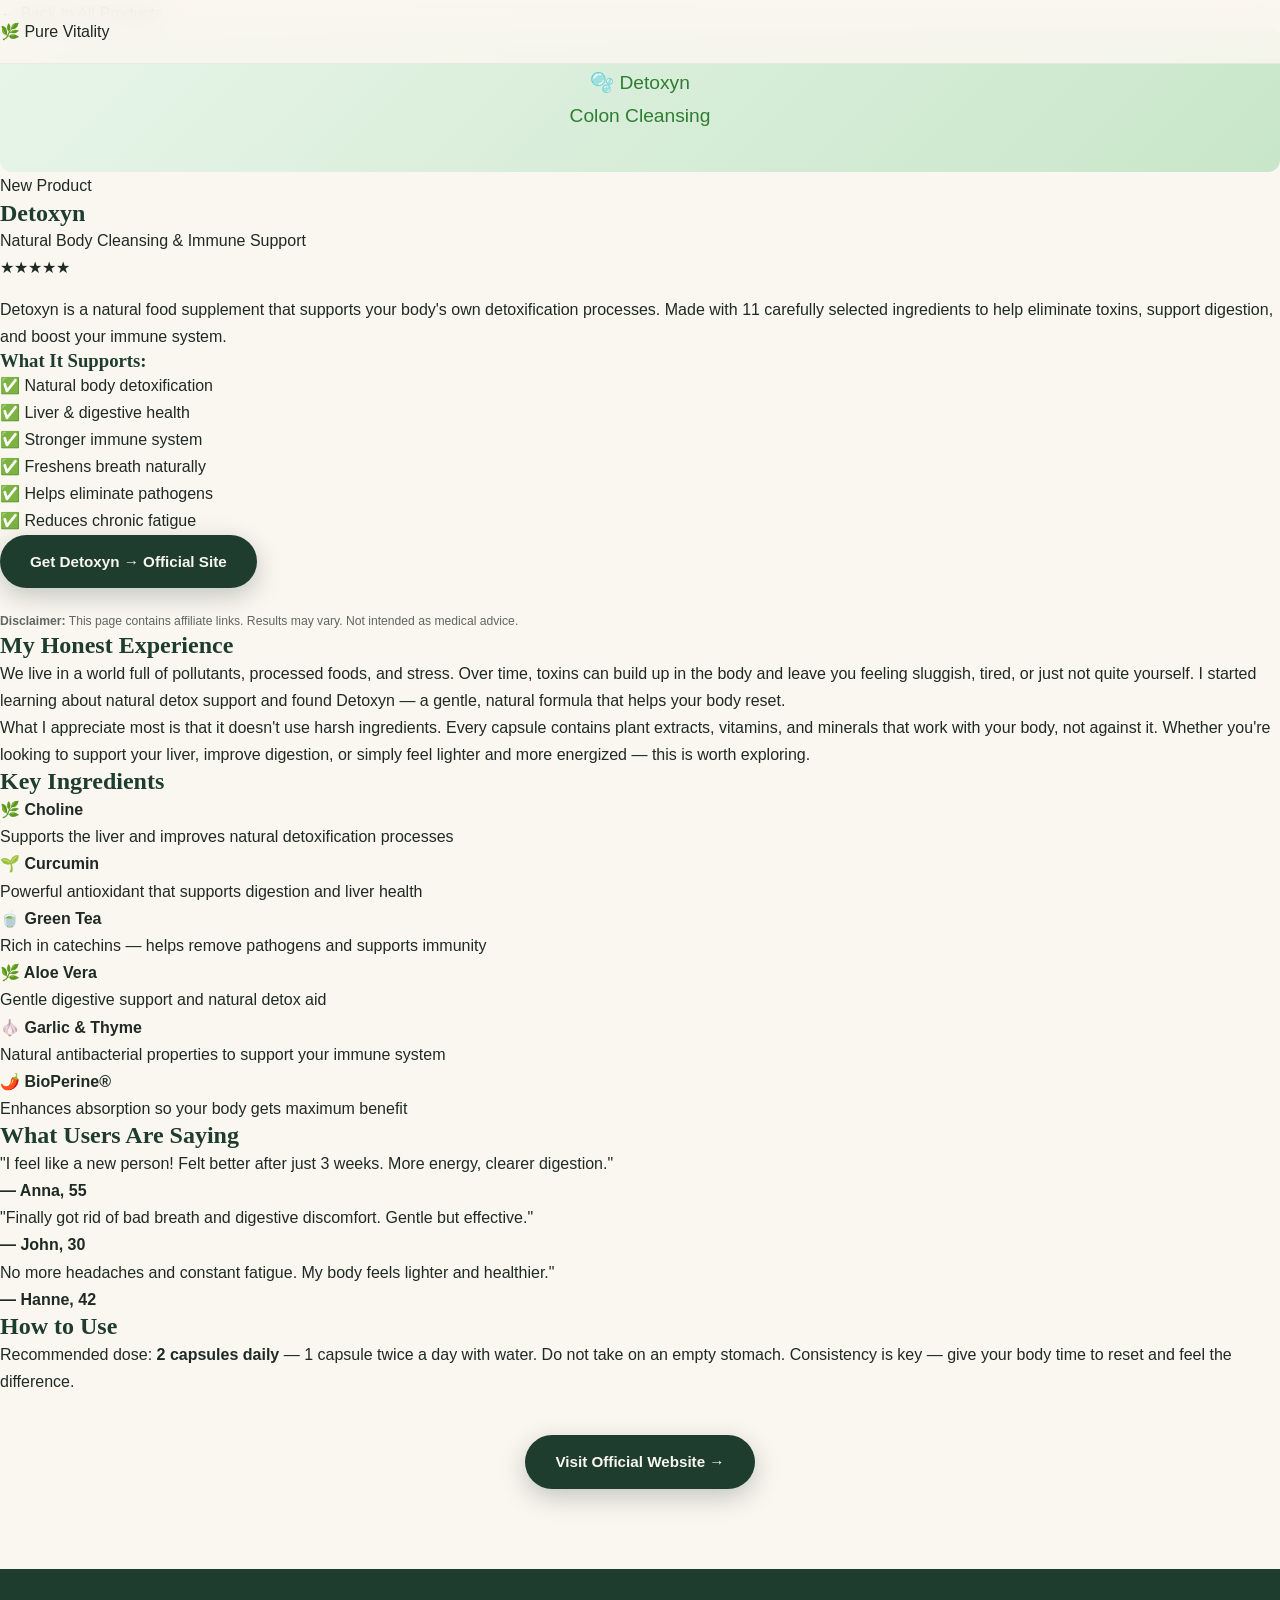
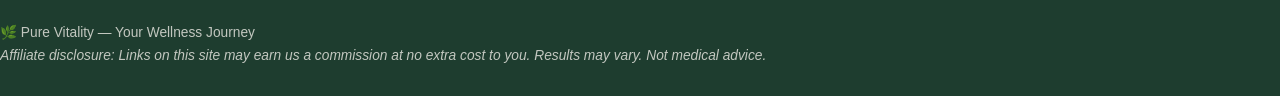
==== detoxyn.html @ 2ab760fb "Add files via upload" ====
<!DOCTYPE html>
<html lang="en">
<head>
    <meta charset="UTF-8">
    <meta name="viewport" content="width=device-width, initial-scale=1.0">
    <title>Detoxyn Review — Natural Body Cleansing & Immune Support</title>
    <link rel="stylesheet" href="style.css">
</head>
<body>
    <nav class="navbar">
        <div class="nav-container">
            <a href="index.html" class="nav-logo">🌿 Pure Vitality</a>
        </div>
    </nav>

    <section class="product-hero">
        <div class="container">
            <a href="index.html" class="back-link">← Back to All Products</a>
            <div class="product-grid">
                <div class="product-image-box">
                    <div class="product-image-placeholder" style="background: linear-gradient(135deg, #e8f5e9, #c8e6c9); display:flex; align-items:center; justify-content:center; font-size:1.2rem; color:#2E7D32; padding:40px; text-align:center; border-radius:12px;">
                        🫧 Detoxyn<br>Colon Cleansing
                    </div>
                </div>
                <div class="product-info">
                    <span class="product-badge">New Product</span>
                    <h1>Detoxyn</h1>
                    <p class="subtitle">Natural Body Cleansing & Immune Support</p>
                    <div class="stars">★★★★★</div>
                    
                    <p>Detoxyn is a natural food supplement that supports your body's own detoxification processes. Made with 11 carefully selected ingredients to help eliminate toxins, support digestion, and boost your immune system.</p>
                    
                    <div class="benefits-list">
                        <h3>What It Supports:</h3>
                        <ul>
                            <li>✅ Natural body detoxification</li>
                            <li>✅ Liver & digestive health</li>
                            <li>✅ Stronger immune system</li>
                            <li>✅ Freshens breath naturally</li>
                            <li>✅ Helps eliminate pathogens</li>
                            <li>✅ Reduces chronic fatigue</li>
                        </ul>
                    </div>
                    
                    <a href="https://nplink.net/wcti9i8b?subid=github-detoxyn" class="btn-primary">Get Detoxyn → Official Site</a>
                    
                    <div class="disclaimer">
                        <p><strong>Disclaimer:</strong> This page contains affiliate links. Results may vary. Not intended as medical advice.</p>
                    </div>
                </div>
            </div>
        </div>
    </section>

    <section class="details-section">
        <div class="container">
            <h2>My Honest Experience</h2>
            <p>We live in a world full of pollutants, processed foods, and stress. Over time, toxins can build up in the body and leave you feeling sluggish, tired, or just not quite yourself. I started learning about natural detox support and found Detoxyn — a gentle, natural formula that helps your body reset.</p>
            
            <p>What I appreciate most is that it doesn't use harsh ingredients. Every capsule contains plant extracts, vitamins, and minerals that work with your body, not against it. Whether you're looking to support your liver, improve digestion, or simply feel lighter and more energized — this is worth exploring.</p>
            
            <h2>Key Ingredients</h2>
            <div class="ingredients-grid">
                <div class="ingredient-card">
                    <h4>🌿 Choline</h4>
                    <p>Supports the liver and improves natural detoxification processes</p>
                </div>
                <div class="ingredient-card">
                    <h4>🌱 Curcumin</h4>
                    <p>Powerful antioxidant that supports digestion and liver health</p>
                </div>
                <div class="ingredient-card">
                    <h4>🍵 Green Tea</h4>
                    <p>Rich in catechins — helps remove pathogens and supports immunity</p>
                </div>
                <div class="ingredient-card">
                    <h4>🌿 Aloe Vera</h4>
                    <p>Gentle digestive support and natural detox aid</p>
                </div>
                <div class="ingredient-card">
                    <h4>🧄 Garlic & Thyme</h4>
                    <p>Natural antibacterial properties to support your immune system</p>
                </div>
                <div class="ingredient-card">
                    <h4>🌶️ BioPerine®</h4>
                    <p>Enhances absorption so your body gets maximum benefit</p>
                </div>
            </div>

            <h2>What Users Are Saying</h2>
            <div class="reviews-grid">
                <div class="review-card">
                    <p>"I feel like a new person! Felt better after just 3 weeks. More energy, clearer digestion."</p>
                    <strong>— Anna, 55</strong>
                </div>
                <div class="review-card">
                    <p>"Finally got rid of bad breath and digestive discomfort. Gentle but effective."</p>
                    <strong>— John, 30</strong>
                </div>
                <div class="review-card">
                    <p>No more headaches and constant fatigue. My body feels lighter and healthier."</p>
                    <strong>— Hanne, 42</strong>
                </div>
            </div>

            <h2>How to Use</h2>
            <p>Recommended dose: <strong>2 capsules daily</strong> — 1 capsule twice a day with water. Do not take on an empty stomach. Consistency is key — give your body time to reset and feel the difference.</p>
            
            <div style="text-align: center; margin-top: 40px;">
                <a href="https://nplink.net/wcti9i8b?subid=github-detoxyn" class="btn-primary">Visit Official Website →</a>
            </div>
        </div>
    </section>

    <footer>
        <div class="container">
            <p>🌿 Pure Vitality — Your Wellness Journey</p>
            <p><em>Affiliate disclosure: Links on this site may earn us a commission at no extra cost to you. Results may vary. Not medical advice.</em></p>
        </div>
    </footer>
</body>
</html>
---- style.css ----
:root{
  --cream:#faf6f0; --cream-2:#f3ece1;
  --ink:#1f2a24; --ink-soft:#5a6b60;
  --forest:#1e3d2f; --forest-2:#2c5440;
  --sage:#8fae9a; --gold:#c08a4e; --gold-soft:#e8cfa8;
  --white:#fff;
  --shadow-sm:0 2px 12px rgba(30,61,47,.08);
  --shadow-md:0 12px 40px rgba(30,61,47,.14);
  --shadow-lg:0 24px 60px rgba(30,61,47,.2);
  --radius:18px;
}
*{margin:0;padding:0;box-sizing:border-box}
html{scroll-behavior:smooth}
body{font-family:'Inter',sans-serif;background:var(--cream);color:var(--ink);line-height:1.7;-webkit-font-smoothing:antialiased;overflow-x:hidden}
h1,h2,h3,.serif{font-family:'Playfair Display',serif;font-weight:600;line-height:1.15;color:var(--forest)}
a{text-decoration:none;color:inherit}
.wrap{max-width:1100px;margin:0 auto;padding:0 24px}

/* NAV */
nav{position:fixed;top:0;left:0;right:0;z-index:100;padding:18px 0;transition:all .35s ease;background:rgba(250,246,240,.88);backdrop-filter:blur(12px);border-bottom:1px solid rgba(30,61,47,.06)}
.nav-inner{display:flex;align-items:center;justify-content:space-between}
.logo{display:flex;align-items:center;gap:10px;font-family:'Playfair Display',serif;font-size:1.3rem;font-weight:700;color:var(--forest)}
.logo-mark{width:32px;height:32px;border-radius:50%;background:linear-gradient(135deg,var(--forest-2),var(--sage));display:grid;place-items:center}
.logo-mark svg{width:17px;height:17px;fill:var(--cream)}
.nav-links{display:flex;gap:28px;font-size:.9rem;font-weight:500;color:var(--ink-soft)}
.nav-links a:hover{color:var(--forest)}
.nav-cta{background:var(--forest);color:var(--cream);padding:9px 20px;border-radius:999px;font-size:.85rem;font-weight:600;transition:all .25s}
.nav-cta:hover{background:var(--forest-2);transform:translateY(-1px);box-shadow:var(--shadow-sm)}
@media(max-width:700px){.nav-links{display:none}}

/* PRODUCT HERO */
.p-hero{position:relative;padding:130px 0 70px;background:radial-gradient(ellipse 55% 50% at 90% 15%,rgba(143,174,154,.22),transparent 60%),radial-gradient(ellipse 45% 40% at 0% 95%,rgba(192,138,78,.12),transparent 60%),var(--cream);overflow:hidden}
.p-hero-grid{display:grid;grid-template-columns:1.05fr .95fr;gap:56px;align-items:center}
@media(max-width:900px){.p-hero-grid{grid-template-columns:1fr;gap:40px}}
.p-cat{display:inline-flex;align-items:center;gap:8px;background:var(--white);border:1px solid rgba(30,61,47,.12);padding:7px 16px;border-radius:999px;font-size:.76rem;font-weight:600;letter-spacing:.08em;text-transform:uppercase;color:var(--forest-2);box-shadow:var(--shadow-sm);margin-bottom:20px}
.p-hero h1{font-size:clamp(2.2rem,4.5vw,3.2rem);margin-bottom:14px;letter-spacing:-.01em}
.p-hero h1 em{font-style:italic;color:var(--gold)}
.stars{display:flex;gap:3px;margin-bottom:14px}
.stars svg{width:18px;height:18px;fill:var(--gold)}
.rating-text{font-size:.85rem;color:var(--ink-soft);margin-left:8px}
.p-hero .lead{font-size:1.05rem;color:var(--ink-soft);max-width:480px;margin-bottom:28px}
.p-ctas{display:flex;gap:16px;flex-wrap:wrap;align-items:center}
.btn-primary{background:var(--forest);color:var(--cream);padding:14px 30px;border-radius:999px;font-weight:600;font-size:.95rem;display:inline-flex;align-items:center;gap:10px;transition:all .3s;box-shadow:0 8px 24px rgba(30,61,47,.25)}
.btn-primary:hover{background:var(--forest-2);transform:translateY(-2px);box-shadow:var(--shadow-md)}
.btn-primary svg{width:16px;height:16px;fill:currentColor;transition:transform .3s}
.btn-primary:hover svg{transform:translateX(4px)}
.btn-ghost{color:var(--forest);font-weight:600;font-size:.95rem;display:inline-flex;align-items:center;gap:8px;border-bottom:2px solid var(--gold-soft);padding-bottom:3px;transition:border-color .2s}
.btn-ghost:hover{border-color:var(--gold)}

/* product visual */
.p-visual{position:relative;height:400px}
@media(max-width:900px){.p-visual{height:340px;max-width:400px;margin:0 auto}}
.p-ring{position:absolute;inset:0;margin:auto;width:300px;height:300px;border-radius:50%;filter:blur(1px);opacity:.9;animation:spin 24s linear infinite}
@keyframes spin{to{transform:rotate(360deg)}}
.p-ring-inner{position:absolute;inset:0;margin:auto;width:260px;height:260px;border-radius:50%;background:radial-gradient(circle at 35% 30%,#eef4ee,var(--cream-2));box-shadow:inset 0 0 40px rgba(30,61,47,.08),var(--shadow-lg);display:grid;place-items:center}
.jar{width:130px;height:170px;border-radius:18px 18px 24px 24px;border:2px solid rgba(255,255,255,.2);box-shadow:0 20px 50px rgba(0,0,0,.35),inset 0 2px 6px rgba(255,255,255,.2);display:flex;flex-direction:column;align-items:center;justify-content:center;gap:5px;position:relative}
.jar::before{content:"";position:absolute;top:-12px;left:50%;transform:translateX(-50%);width:96px;height:20px;border-radius:6px;background:linear-gradient(180deg,#c08a4e,#9c6a35)}
.jar svg{width:38px;height:38px;fill:rgba(255,255,255,.9)}
.jar .jt{font-family:'Playfair Display',serif;font-size:.95rem;font-weight:700;color:#fff;text-align:center;line-height:1.1}
.jar .js{font-size:.55rem;letter-spacing:.16em;text-transform:uppercase;color:rgba(255,255,255,.75)}
/* jar color variants */
.jar.matcha{background:linear-gradient(180deg,#3d6b52,#244a37)}
.jar.fatburn{background:linear-gradient(180deg,#c96a4f,#9c4230)}
.jar.bulk{background:linear-gradient(180deg,#4a6b8c,#2c4560)}
.jar.mango{background:linear-gradient(180deg,#d99a5b,#a86a2e)}
.p-ring.matcha{background:conic-gradient(from 140deg,#2c5440,#8fae9a,#e8cfa8,#2c5440)}
.p-ring.fatburn{background:conic-gradient(from 140deg,#9c4230,#e07a5f,#f0c9a8,#9c4230)}
.p-ring.bulk{background:conic-gradient(from 140deg,#2c4560,#6b8cae,#c9d8e8,#2c4560)}
.p-ring.mango{background:conic-gradient(from 140deg,#a86a2e,#e8a87c,#f5dfc0,#a86a2e)}
.float-card{position:absolute;background:var(--white);border-radius:14px;padding:12px 16px;box-shadow:var(--shadow-md);display:flex;align-items:center;gap:10px;animation:float 5s ease-in-out infinite}
.float-card .ic{width:34px;height:34px;border-radius:10px;display:grid;place-items:center;flex-shrink:0}
.float-card .ic svg{width:18px;height:18px;fill:white}
.float-card .t{font-size:.78rem;font-weight:600;color:var(--forest);line-height:1.2}
.float-card .s{font-size:.68rem;color:var(--ink-soft)}
.fc1{top:4%;left:-2%;animation-delay:0s}
.fc2{bottom:8%;right:0;animation-delay:1.4s}
.fc3{bottom:-6%;left:12%;animation-delay:2.6s}
@keyframes float{0%,100%{transform:translateY(0)}50%{transform:translateY(-12px)}}

/* SECTIONS */
.section{padding:80px 0}
.sec-head{text-align:center;max-width:620px;margin:0 auto 48px}
.sec-head .kicker{font-size:.76rem;font-weight:700;letter-spacing:.14em;text-transform:uppercase;color:var(--gold);margin-bottom:12px}
.sec-head h2{font-size:clamp(1.7rem,3.2vw,2.4rem);margin-bottom:12px}
.sec-head p{color:var(--ink-soft);font-size:1rem}

/* WHAT IS */
.what-is{background:var(--white);border-radius:24px;padding:48px;box-shadow:var(--shadow-sm);border:1px solid rgba(30,61,47,.06)}
@media(max-width:600px){.what-is{padding:32px 24px}}
.what-is h2{margin-bottom:16px;font-size:1.8rem}
.what-is p{color:var(--ink-soft);font-size:1rem;margin-bottom:14px}
.what-is p:last-child{margin-bottom:0}

/* BENEFITS GRID */
.benefits{display:grid;grid-template-columns:repeat(auto-fit,minmax(230px,1fr));gap:22px}
.bcard{background:var(--white);border-radius:var(--radius);padding:30px 26px;box-shadow:var(--shadow-sm);border:1px solid rgba(30,61,47,.06);transition:all .3s}
.bcard:hover{transform:translateY(-6px);box-shadow:var(--shadow-md)}
.bcard .bic{width:48px;height:48px;border-radius:14px;display:grid;place-items:center;margin-bottom:16px;background:linear-gradient(135deg,var(--forest-2),var(--sage))}
.bcard .bic svg{width:24px;height:24px;fill:white}
.bcard h3{font-size:1.15rem;margin-bottom:8px}
.bcard p{font-size:.9rem;color:var(--ink-soft)}

/* HOW TO USE */
.steps{display:grid;grid-template-columns:repeat(3,1fr);gap:24px;counter-reset:step}
@media(max-width:700px){.steps{grid-template-columns:1fr}}
.step{background:var(--white);border-radius:var(--radius);padding:32px 26px;box-shadow:var(--shadow-sm);text-align:center;position:relative;border:1px solid rgba(30,61,47,.06)}
.step-num{width:44px;height:44px;border-radius:50%;background:var(--forest);color:var(--cream);display:grid;place-items:center;font-family:'Playfair Display',serif;font-size:1.3rem;font-weight:700;margin:0 auto 16px}
.step h3{font-size:1.1rem;margin-bottom:8px}
.step p{font-size:.88rem;color:var(--ink-soft)}

/* EXPERIENCE QUOTE */
.experience{background:var(--forest);color:var(--cream);border-radius:24px;padding:52px 48px;position:relative;overflow:hidden}
@media(max-width:600px){.experience{padding:36px 28px}}
.experience::before{content:"";position:absolute;width:280px;height:280px;border-radius:50%;background:radial-gradient(circle,rgba(192,138,78,.25),transparent 70%);bottom:-100px;right:-70px}
.experience .qmark{font-family:'Playfair Display',serif;font-size:4rem;color:var(--gold);line-height:1;margin-bottom:-10px}
.experience blockquote{font-family:'Playfair Display',serif;font-size:1.25rem;font-style:italic;line-height:1.6;color:#f0eadf;margin-bottom:18px;position:relative}
.experience .who{font-size:.88rem;opacity:.8;position:relative}
.experience .who strong{color:var(--gold-soft)}

/* CTA BANNER */
.cta-banner{background:linear-gradient(135deg,var(--cream-2),#e8ddd0);border-radius:24px;padding:56px 40px;text-align:center}
.cta-banner h2{font-size:clamp(1.6rem,3vw,2.2rem);margin-bottom:12px}
.cta-banner p{color:var(--ink-soft);max-width:480px;margin:0 auto 26px}

/* FOOTER */
footer{background:var(--forest);color:rgba(250,246,240,.75);padding:52px 0 28px;margin-top:80px}
.foot-grid{display:grid;grid-template-columns:1.5fr 1fr 1fr;gap:36px;margin-bottom:36px}
@media(max-width:700px){.foot-grid{grid-template-columns:1fr}}
footer .logo{color:var(--cream);margin-bottom:12px}
footer p{font-size:.86rem;line-height:1.7}
footer h4{color:var(--cream);font-size:.92rem;margin-bottom:14px;font-weight:600}
footer ul{list-style:none;display:grid;gap:9px;font-size:.86rem}
footer ul a:hover{color:var(--gold-soft)}
.disclaimer{border-top:1px solid rgba(250,246,240,.12);padding-top:22px;font-size:.76rem;line-height:1.7;opacity:.7}
.copyright{text-align:center;margin-top:22px;font-size:.78rem;opacity:.6}

/* REVEAL */
.reveal{opacity:0;transform:translateY(26px);transition:opacity .7s ease,transform .7s ease}
.reveal.in{opacity:1;transform:none}
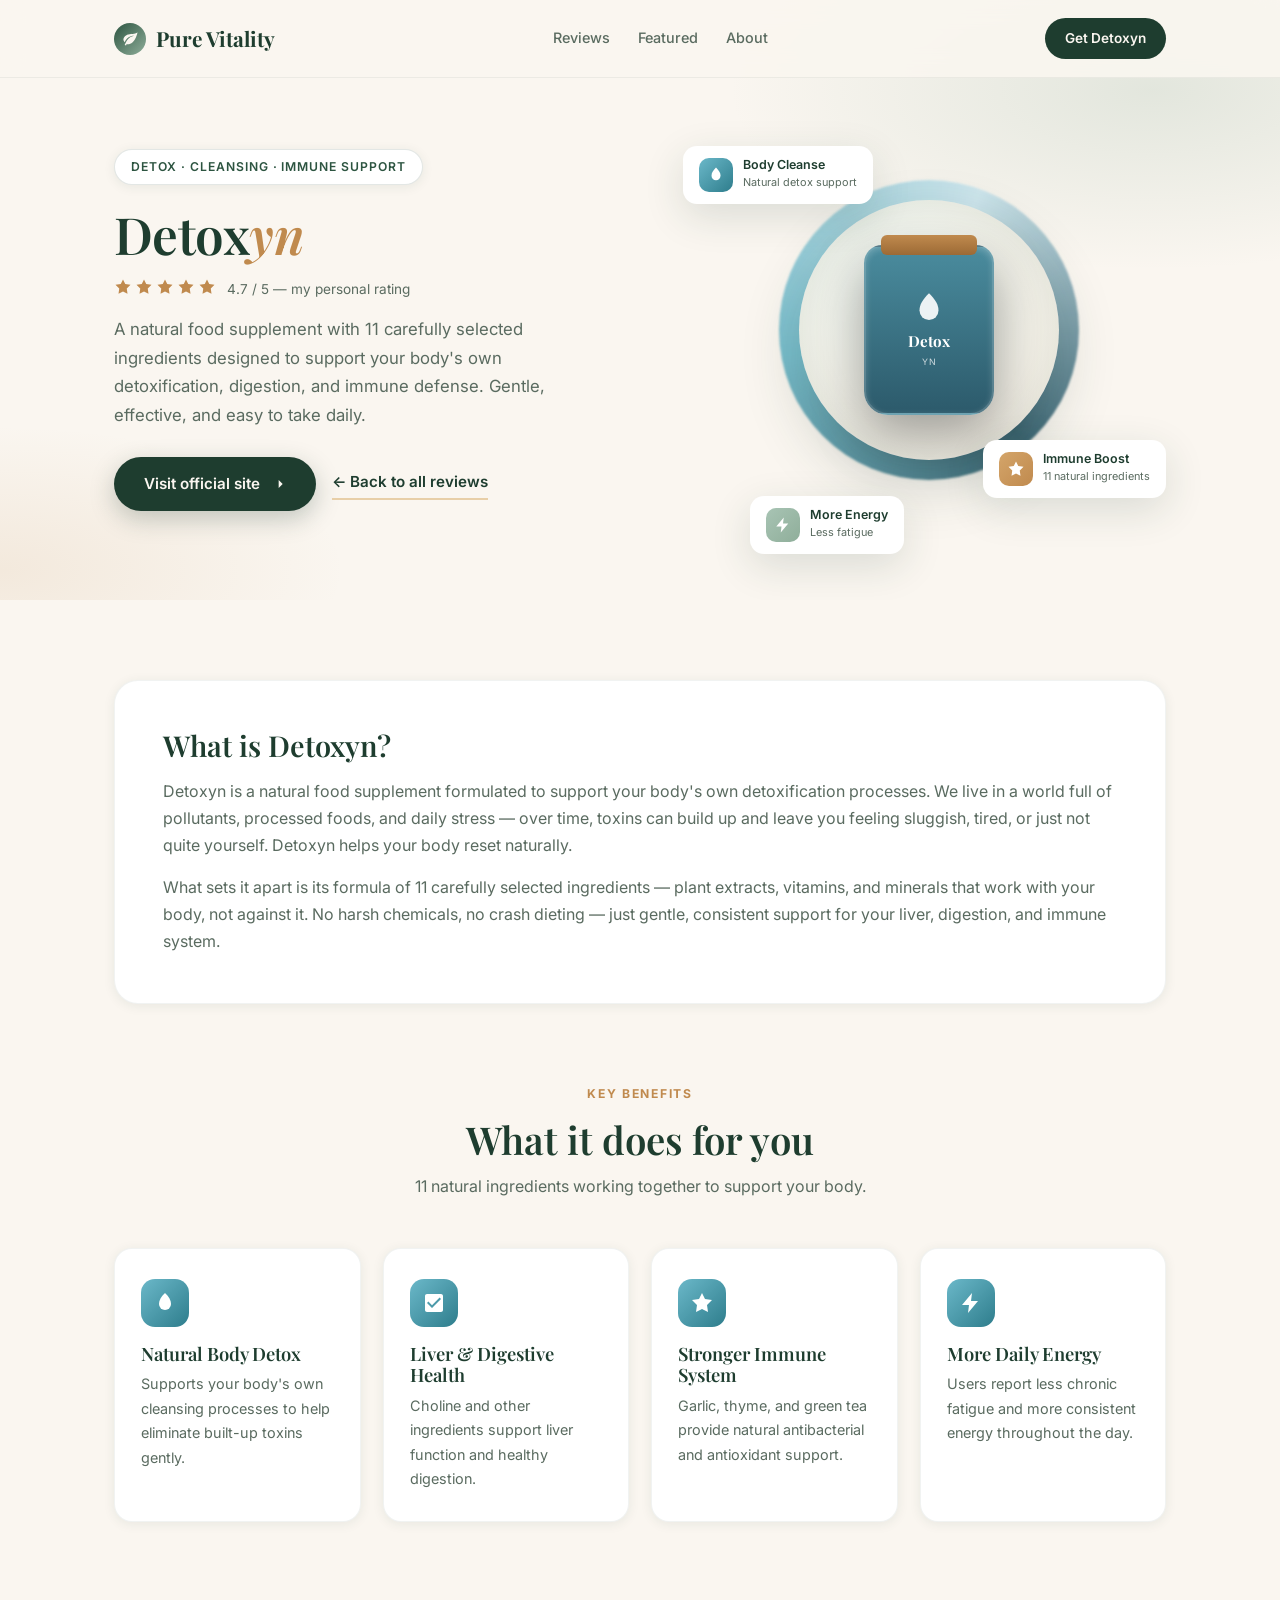
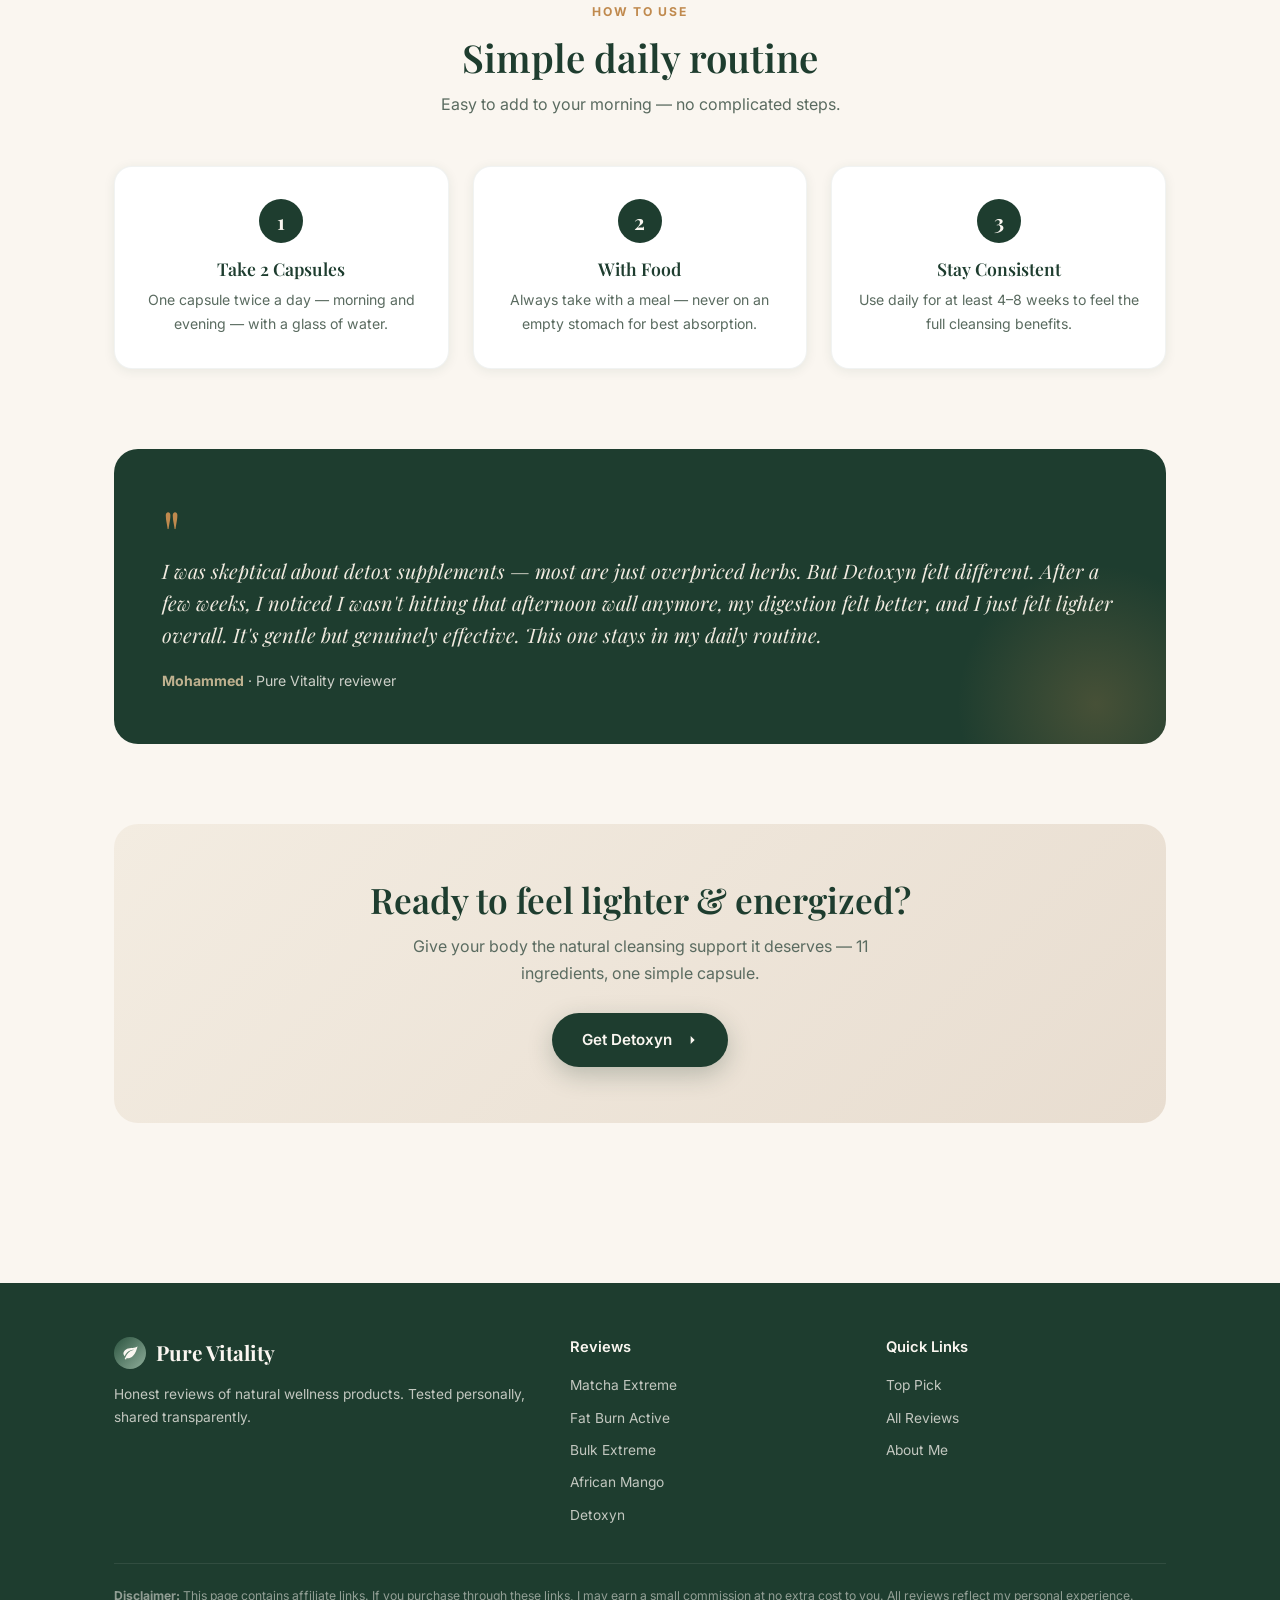
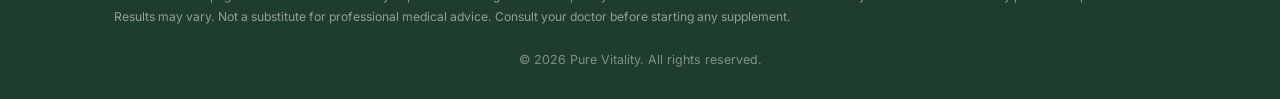
==== commit 0c07a48f: "Add files via upload" ====
--- a/detoxyn.html
+++ b/detoxyn.html
@@ -1,122 +1,130 @@
-<!DOCTYPE html>
-<html lang="en">
-<head>
-    <meta charset="UTF-8">
-    <meta name="viewport" content="width=device-width, initial-scale=1.0">
-    <title>Detoxyn Review — Natural Body Cleansing & Immune Support</title>
-    <link rel="stylesheet" href="style.css">
-</head>
-<body>
-    <nav class="navbar">
-        <div class="nav-container">
-            <a href="index.html" class="nav-logo">🌿 Pure Vitality</a>
-        </div>
-    </nav>
-
-    <section class="product-hero">
-        <div class="container">
-            <a href="index.html" class="back-link">← Back to All Products</a>
-            <div class="product-grid">
-                <div class="product-image-box">
-                    <div class="product-image-placeholder" style="background: linear-gradient(135deg, #e8f5e9, #c8e6c9); display:flex; align-items:center; justify-content:center; font-size:1.2rem; color:#2E7D32; padding:40px; text-align:center; border-radius:12px;">
-                        🫧 Detoxyn<br>Colon Cleansing
-                    </div>
-                </div>
-                <div class="product-info">
-                    <span class="product-badge">New Product</span>
-                    <h1>Detoxyn</h1>
-                    <p class="subtitle">Natural Body Cleansing & Immune Support</p>
-                    <div class="stars">★★★★★</div>
-                    
-                    <p>Detoxyn is a natural food supplement that supports your body's own detoxification processes. Made with 11 carefully selected ingredients to help eliminate toxins, support digestion, and boost your immune system.</p>
-                    
-                    <div class="benefits-list">
-                        <h3>What It Supports:</h3>
-                        <ul>
-                            <li>✅ Natural body detoxification</li>
-                            <li>✅ Liver & digestive health</li>
-                            <li>✅ Stronger immune system</li>
-                            <li>✅ Freshens breath naturally</li>
-                            <li>✅ Helps eliminate pathogens</li>
-                            <li>✅ Reduces chronic fatigue</li>
-                        </ul>
-                    </div>
-                    
-                    <a href="https://nplink.net/wcti9i8b?subid=github-detoxyn" class="btn-primary">Get Detoxyn → Official Site</a>
-                    
-                    <div class="disclaimer">
-                        <p><strong>Disclaimer:</strong> This page contains affiliate links. Results may vary. Not intended as medical advice.</p>
-                    </div>
-                </div>
-            </div>
-        </div>
-    </section>
-
-    <section class="details-section">
-        <div class="container">
-            <h2>My Honest Experience</h2>
-            <p>We live in a world full of pollutants, processed foods, and stress. Over time, toxins can build up in the body and leave you feeling sluggish, tired, or just not quite yourself. I started learning about natural detox support and found Detoxyn — a gentle, natural formula that helps your body reset.</p>
-            
-            <p>What I appreciate most is that it doesn't use harsh ingredients. Every capsule contains plant extracts, vitamins, and minerals that work with your body, not against it. Whether you're looking to support your liver, improve digestion, or simply feel lighter and more energized — this is worth exploring.</p>
-            
-            <h2>Key Ingredients</h2>
-            <div class="ingredients-grid">
-                <div class="ingredient-card">
-                    <h4>🌿 Choline</h4>
-                    <p>Supports the liver and improves natural detoxification processes</p>
-                </div>
-                <div class="ingredient-card">
-                    <h4>🌱 Curcumin</h4>
-                    <p>Powerful antioxidant that supports digestion and liver health</p>
-                </div>
-                <div class="ingredient-card">
-                    <h4>🍵 Green Tea</h4>
-                    <p>Rich in catechins — helps remove pathogens and supports immunity</p>
-                </div>
-                <div class="ingredient-card">
-                    <h4>🌿 Aloe Vera</h4>
-                    <p>Gentle digestive support and natural detox aid</p>
-                </div>
-                <div class="ingredient-card">
-                    <h4>🧄 Garlic & Thyme</h4>
-                    <p>Natural antibacterial properties to support your immune system</p>
-                </div>
-                <div class="ingredient-card">
-                    <h4>🌶️ BioPerine®</h4>
-                    <p>Enhances absorption so your body gets maximum benefit</p>
-                </div>
-            </div>
-
-            <h2>What Users Are Saying</h2>
-            <div class="reviews-grid">
-                <div class="review-card">
-                    <p>"I feel like a new person! Felt better after just 3 weeks. More energy, clearer digestion."</p>
-                    <strong>— Anna, 55</strong>
-                </div>
-                <div class="review-card">
-                    <p>"Finally got rid of bad breath and digestive discomfort. Gentle but effective."</p>
-                    <strong>— John, 30</strong>
-                </div>
-                <div class="review-card">
-                    <p>No more headaches and constant fatigue. My body feels lighter and healthier."</p>
-                    <strong>— Hanne, 42</strong>
-                </div>
-            </div>
-
-            <h2>How to Use</h2>
-            <p>Recommended dose: <strong>2 capsules daily</strong> — 1 capsule twice a day with water. Do not take on an empty stomach. Consistency is key — give your body time to reset and feel the difference.</p>
-            
-            <div style="text-align: center; margin-top: 40px;">
-                <a href="https://nplink.net/wcti9i8b?subid=github-detoxyn" class="btn-primary">Visit Official Website →</a>
-            </div>
-        </div>
-    </section>
-
-    <footer>
-        <div class="container">
-            <p>🌿 Pure Vitality — Your Wellness Journey</p>
-            <p><em>Affiliate disclosure: Links on this site may earn us a commission at no extra cost to you. Results may vary. Not medical advice.</em></p>
-        </div>
-    </footer>
-</body>
-</html>
+<!DOCTYPE html>
+<html lang="en">
+<head>
+<meta charset="UTF-8">
+<meta name="viewport" content="width=device-width, initial-scale=1.0">
+<title>Detoxyn Review — Natural Body Cleansing & Immune Support | Pure Vitality</title>
+<meta name="description" content="My honest review of Detoxyn — natural body cleansing, liver support, and immune defense with 11 carefully selected ingredients.">
+<link rel="preconnect" href="https://fonts.googleapis.com">
+<link rel="preconnect" href="https://fonts.gstatic.com" crossorigin>
+<link href="https://fonts.googleapis.com/css2?family=Playfair+Display:ital,wght@0,400;0,600;0,700;1,400&family=Inter:wght@300;400;500;600;700&display=swap" rel="stylesheet">
+<link rel="stylesheet" href="style.css">
+<style>
+  /* Detoxyn-specific colors — embedded so no style.css edits needed */
+  .jar.detoxyn{background:linear-gradient(180deg,#4a8c9e,#2c5a6b)}
+  .p-ring.detoxyn{background:conic-gradient(from 140deg,#2c5a6b,#6bb8c9,#c9e4ec,#2c5a6b)}
+  .bcard.detox .bic{background:linear-gradient(135deg,#6bb8c9,#2e7d8c)}
+</style>
+</head>
+<body>
+
+<nav>
+  <div class="wrap nav-inner">
+    <a href="index.html" class="logo"><span class="logo-mark"><svg viewBox="0 0 24 24"><path d="M17 8C8 10 5.9 16.17 3.82 21.34l1.89.66.95-2.3c.48.17.98.3 1.34.3C19 20 22 3 22 3c-1 2-8 2.25-13 3.25S2 11.5 2 13.5s1.75 3.75 1.75 3.75C7 8 17 8 17 8z"/></svg></span>Pure Vitality</a>
+    <div class="nav-links"><a href="index.html#reviews">Reviews</a><a href="index.html#featured">Featured</a><a href="index.html#about">About</a></div>
+    <a href="https://nplink.net/wcti9i8b?subid=github-detoxyn" class="nav-cta" target="_blank" rel="noopener">Get Detoxyn</a>
+  </div>
+</nav>
+
+<header class="p-hero">
+  <div class="wrap p-hero-grid">
+    <div>
+      <span class="p-cat">Detox · Cleansing · Immune Support</span>
+      <h1>Detox<em>yn</em></h1>
+      <div class="stars">
+        <svg viewBox="0 0 24 24"><path d="M12 2l3 6 7 1-5 5 1 7-6-3-6 3 1-7-5-5 7-1z"/></svg>
+        <svg viewBox="0 0 24 24"><path d="M12 2l3 6 7 1-5 5 1 7-6-3-6 3 1-7-5-5 7-1z"/></svg>
+        <svg viewBox="0 0 24 24"><path d="M12 2l3 6 7 1-5 5 1 7-6-3-6 3 1-7-5-5 7-1z"/></svg>
+        <svg viewBox="0 0 24 24"><path d="M12 2l3 6 7 1-5 5 1 7-6-3-6 3 1-7-5-5 7-1z"/></svg>
+        <svg viewBox="0 0 24 24"><path d="M12 2l3 6 7 1-5 5 1 7-6-3-6 3 1-7-5-5 7-1z"/></svg>
+        <span class="rating-text">4.7 / 5 — my personal rating</span>
+      </div>
+      <p class="lead">A natural food supplement with 11 carefully selected ingredients designed to support your body's own detoxification, digestion, and immune defense. Gentle, effective, and easy to take daily.</p>
+      <div class="p-ctas">
+        <a href="https://nplink.net/wcti9i8b?subid=github-detoxyn" class="btn-primary" target="_blank" rel="noopener">Visit official site <svg viewBox="0 0 24 24"><path d="M5 12h14M13 6l6 6-6 6"/></svg></a>
+        <a href="index.html" class="btn-ghost">← Back to all reviews</a>
+      </div>
+    </div>
+    <div class="p-visual">
+      <div class="p-ring detoxyn"></div>
+      <div class="p-ring-inner"><div class="jar detoxyn"><svg viewBox="0 0 24 24"><path d="M12 2C8 6 6 9 6 13a6 6 0 0012 0c0-4-2-7-6-11z"/></svg><div class="jt">Detox</div><div class="js">yn</div></div></div>
+      <div class="float-card fc1"><span class="ic" style="background:linear-gradient(135deg,#6bb8c9,#2e7d8c)"><svg viewBox="0 0 24 24"><path d="M12 2C8 6 6 9 6 13a6 6 0 0012 0c0-4-2-7-6-11z"/></svg></span><div><div class="t">Body Cleanse</div><div class="s">Natural detox support</div></div></div>
+      <div class="float-card fc2"><span class="ic" style="background:linear-gradient(135deg,#d4a56a,#c08a4e)"><svg viewBox="0 0 24 24"><path d="M12 2l3 6 7 1-5 5 1 7-6-3-6 3 1-7-5-5 7-1z"/></svg></span><div><div class="t">Immune Boost</div><div class="s">11 natural ingredients</div></div></div>
+      <div class="float-card fc3"><span class="ic" style="background:linear-gradient(135deg,#a8c4b4,#8fae9a)"><svg viewBox="0 0 24 24"><path d="M13 2L3 14h7l-1 8 10-12h-7l1-8z"/></svg></span><div><div class="t">More Energy</div><div class="s">Less fatigue</div></div></div>
+    </div>
+  </div>
+</header>
+
+<section class="section">
+  <div class="wrap">
+    <div class="what-is reveal">
+      <h2>What is Detoxyn?</h2>
+      <p>Detoxyn is a natural food supplement formulated to support your body's own detoxification processes. We live in a world full of pollutants, processed foods, and daily stress — over time, toxins can build up and leave you feeling sluggish, tired, or just not quite yourself. Detoxyn helps your body reset naturally.</p>
+      <p>What sets it apart is its formula of 11 carefully selected ingredients — plant extracts, vitamins, and minerals that work with your body, not against it. No harsh chemicals, no crash dieting — just gentle, consistent support for your liver, digestion, and immune system.</p>
+    </div>
+  </div>
+</section>
+
+<section class="section" style="padding-top:0">
+  <div class="wrap">
+    <div class="sec-head reveal"><div class="kicker">Key Benefits</div><h2>What it does for you</h2><p>11 natural ingredients working together to support your body.</p></div>
+    <div class="benefits">
+      <div class="bcard detox reveal"><div class="bic"><svg viewBox="0 0 24 24"><path d="M12 2C8 6 6 9 6 13a6 6 0 0012 0c0-4-2-7-6-11z"/></svg></div><h3>Natural Body Detox</h3><p>Supports your body's own cleansing processes to help eliminate built-up toxins gently.</p></div>
+      <div class="bcard detox reveal"><div class="bic"><svg viewBox="0 0 24 24"><path d="M19 3H5c-1.1 0-2 .9-2 2v14c0 1.1.9 2 2 2h14c1.1 0 2-.9 2-2V5c0-1.1-.9-2-2-2zm-9 14l-5-5 1.4-1.4L10 14.2l7.6-7.6L19 8l-9 9z"/></svg></div><h3>Liver & Digestive Health</h3><p>Choline and other ingredients support liver function and healthy digestion.</p></div>
+      <div class="bcard detox reveal"><div class="bic"><svg viewBox="0 0 24 24"><path d="M12 2l3 6 7 1-5 5 1 7-6-3-6 3 1-7-5-5 7-1z"/></svg></div><h3>Stronger Immune System</h3><p>Garlic, thyme, and green tea provide natural antibacterial and antioxidant support.</p></div>
+      <div class="bcard detox reveal"><div class="bic"><svg viewBox="0 0 24 24"><path d="M13 2L3 14h7l-1 8 10-12h-7l1-8z"/></svg></div><h3>More Daily Energy</h3><p>Users report less chronic fatigue and more consistent energy throughout the day.</p></div>
+    </div>
+  </div>
+</section>
+
+<section class="section" style="padding-top:0">
+  <div class="wrap">
+    <div class="sec-head reveal"><div class="kicker">How to Use</div><h2>Simple daily routine</h2><p>Easy to add to your morning — no complicated steps.</p></div>
+    <div class="steps">
+      <div class="step reveal"><div class="step-num">1</div><h3>Take 2 Capsules</h3><p>One capsule twice a day — morning and evening — with a glass of water.</p></div>
+      <div class="step reveal"><div class="step-num">2</div><h3>With Food</h3><p>Always take with a meal — never on an empty stomach for best absorption.</p></div>
+      <div class="step reveal"><div class="step-num">3</div><h3>Stay Consistent</h3><p>Use daily for at least 4–8 weeks to feel the full cleansing benefits.</p></div>
+    </div>
+  </div>
+</section>
+
+<section class="section" style="padding-top:0">
+  <div class="wrap">
+    <div class="experience reveal">
+      <div class="qmark">"</div>
+      <blockquote>I was skeptical about detox supplements — most are just overpriced herbs. But Detoxyn felt different. After a few weeks, I noticed I wasn't hitting that afternoon wall anymore, my digestion felt better, and I just felt lighter overall. It's gentle but genuinely effective. This one stays in my daily routine.</blockquote>
+      <div class="who"><strong>Mohammed</strong> · Pure Vitality reviewer</div>
+    </div>
+  </div>
+</section>
+
+<section class="section" style="padding-top:0">
+  <div class="wrap">
+    <div class="cta-banner reveal">
+      <h2>Ready to feel lighter & energized?</h2>
+      <p>Give your body the natural cleansing support it deserves — 11 ingredients, one simple capsule.</p>
+      <a href="https://nplink.net/wcti9i8b?subid=github-detoxyn" class="btn-primary" target="_blank" rel="noopener">Get Detoxyn <svg viewBox="0 0 24 24"><path d="M5 12h14M13 6l6 6-6 6"/></svg></a>
+    </div>
+  </div>
+</section>
+
+<footer>
+  <div class="wrap">
+    <div class="foot-grid">
+      <div><a href="index.html" class="logo"><span class="logo-mark"><svg viewBox="0 0 24 24"><path d="M17 8C8 10 5.9 16.17 3.82 21.34l1.89.66.95-2.3c.48.17.98.3 1.34.3C19 20 22 3 22 3c-1 2-8 2.25-13 3.25S2 11.5 2 13.5s1.75 3.75 1.75 3.75C7 8 17 8 17 8z"/></svg></span>Pure Vitality</a><p>Honest reviews of natural wellness products. Tested personally, shared transparently.</p></div>
+      <div><h4>Reviews</h4><ul><li><a href="matcha-extreme.html">Matcha Extreme</a></li><li><a href="fat-burn-active.html">Fat Burn Active</a></li><li><a href="bulk-extreme.html">Bulk Extreme</a></li><li><a href="african-mango.html">African Mango</a></li><li><a href="detoxyn.html">Detoxyn</a></li></ul></div>
+      <div><h4>Quick Links</h4><ul><li><a href="index.html#featured">Top Pick</a></li><li><a href="index.html#reviews">All Reviews</a></li><li><a href="index.html#about">About Me</a></li></ul></div>
+    </div>
+    <div class="disclaimer"><strong>Disclaimer:</strong> This page contains affiliate links. If you purchase through these links, I may earn a small commission at no extra cost to you. All reviews reflect my personal experience. Results may vary. Not a substitute for professional medical advice. Consult your doctor before starting any supplement.</div>
+    <div class="copyright">© 2026 Pure Vitality. All rights reserved.</div>
+  </div>
+</footer>
+
+<script>
+const io=new IntersectionObserver(e=>{e.forEach(x=>{if(x.isIntersecting){x.target.classList.add('in');io.unobserve(x.target)}})},{threshold:.12});
+document.querySelectorAll('.reveal').forEach(el=>io.observe(el));
+const nav=document.querySelector('nav');
+window.addEventListener('scroll',()=>{nav.style.boxShadow=window.scrollY>20?'0 4px 20px rgba(30,61,47,.1)':'none'},{passive:true});
+</script>
+</body>
+</html>
--- a/style.css
+++ b/style.css
@@ -67,6 +67,8 @@
 .p-ring.fatburn{background:conic-gradient(from 140deg,#9c4230,#e07a5f,#f0c9a8,#9c4230)}
 .p-ring.bulk{background:conic-gradient(from 140deg,#2c4560,#6b8cae,#c9d8e8,#2c4560)}
 .p-ring.mango{background:conic-gradient(from 140deg,#a86a2e,#e8a87c,#f5dfc0,#a86a2e)}
+.pcard.m5 .picon{background:linear-gradient(135deg,#6bb8c9,#2e7d8c)}
+
 .float-card{position:absolute;background:var(--white);border-radius:14px;padding:12px 16px;box-shadow:var(--shadow-md);display:flex;align-items:center;gap:10px;animation:float 5s ease-in-out infinite}
 .float-card .ic{width:34px;height:34px;border-radius:10px;display:grid;place-items:center;flex-shrink:0}
 .float-card .ic svg{width:18px;height:18px;fill:white}
